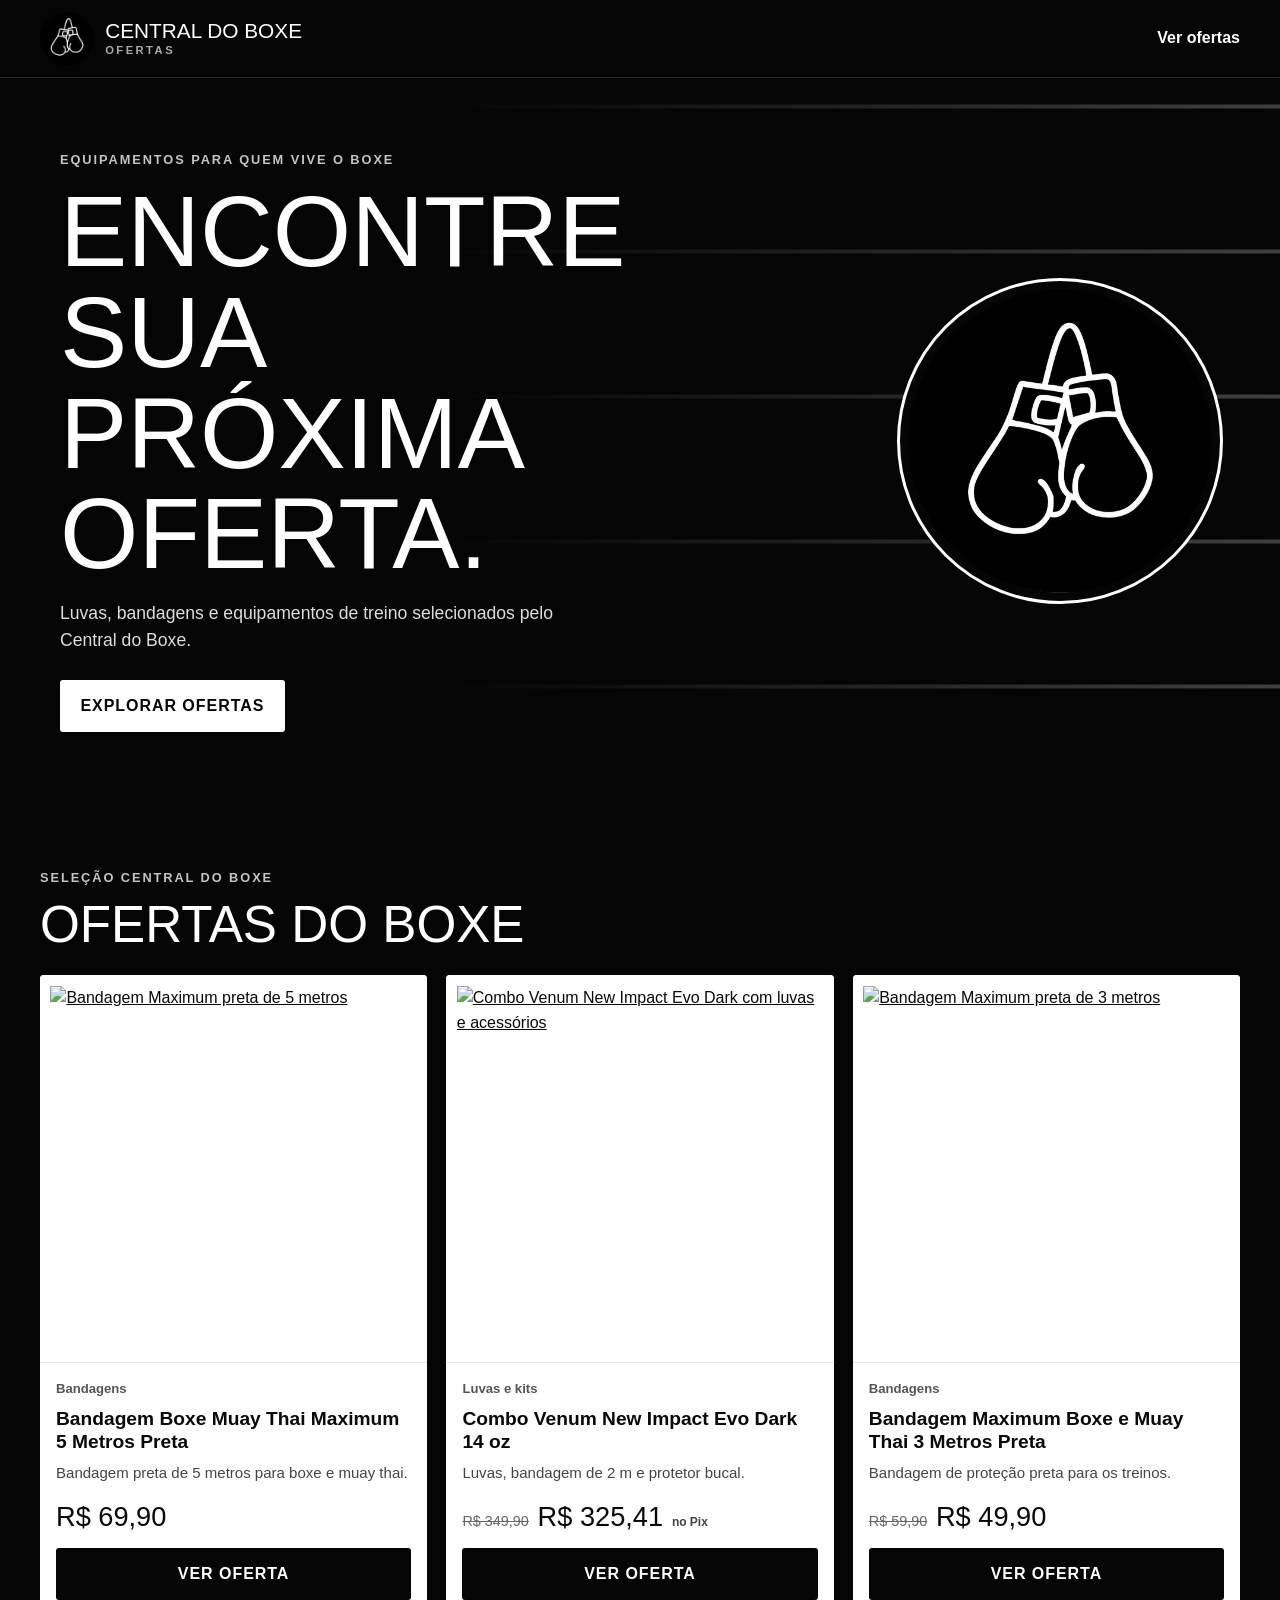
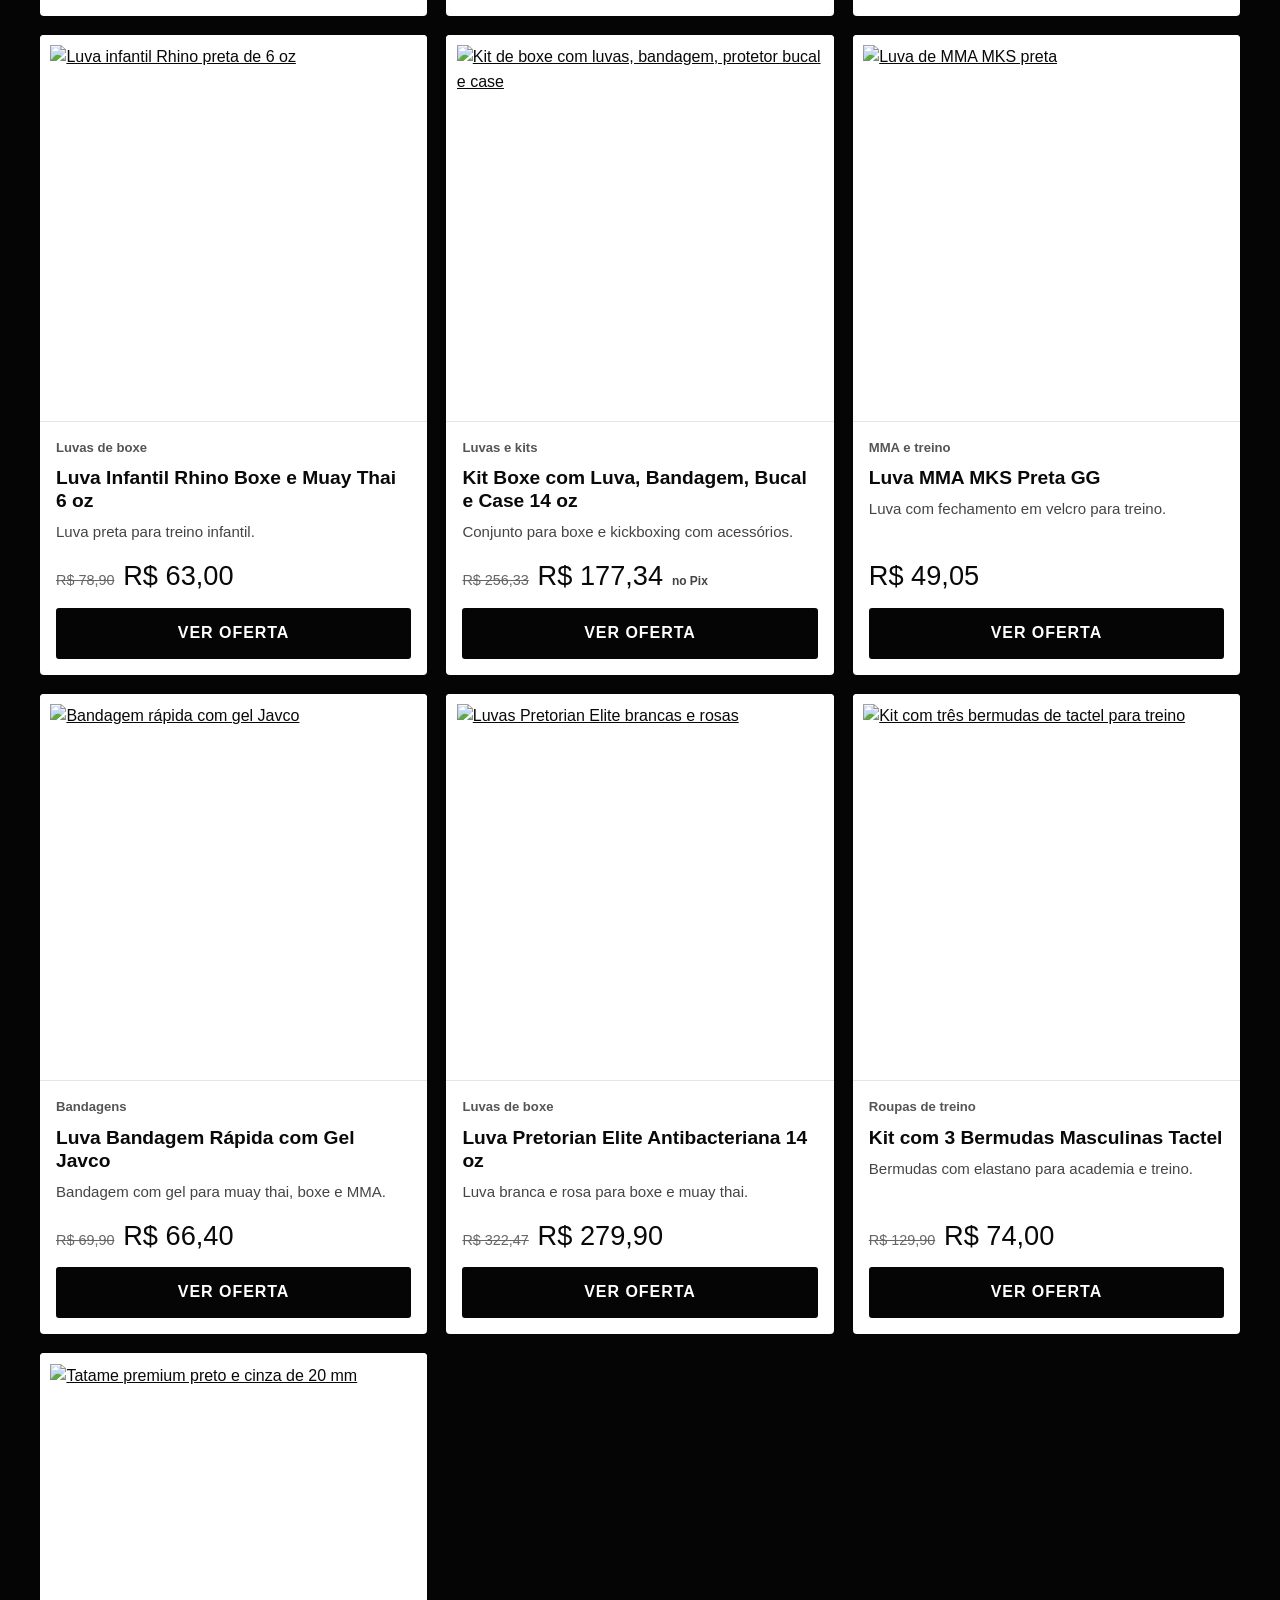
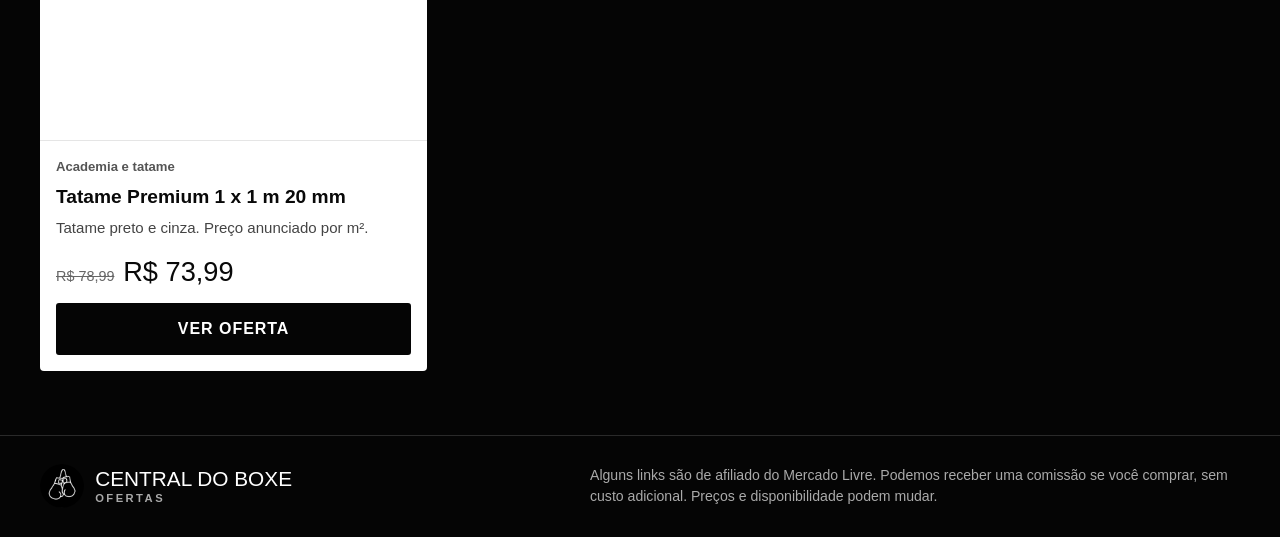
==== central-do-boxe-site/index.html @ 3274a3cd "Add files via upload" ====
<!doctype html>
<html lang="pt-BR">
<head>
  <meta charset="utf-8">
  <meta name="viewport" content="width=device-width, initial-scale=1">
  <meta name="theme-color" content="#000000">
  <meta name="description" content="Ofertas de luvas, bandagens e equipamentos de boxe selecionadas pelo Central do Boxe.">
  <title>Ofertas de Boxe | Central do Boxe</title>
  <link rel="icon" href="assets/logo-512.png" type="image/png">
  <link rel="stylesheet" href="styles.css">
</head>
<body>
  <header class="site-header">
    <a class="brand" href="#" aria-label="Central do Boxe — início">
      <img src="assets/logo-512.png" alt="" width="54" height="54">
      <span>Central do Boxe<small>Ofertas</small></span>
    </a>
    <nav class="header-nav" aria-label="Navegação principal">
      <a class="header-link" href="#ofertas">Ver ofertas</a>
    </nav>
  </header>

  <main>
    <section class="hero">
      <div class="hero-copy">
        <p class="eyebrow">Equipamentos para quem vive o boxe</p>
        <h1>Encontre sua próxima oferta.</h1>
        <p>Luvas, bandagens e equipamentos de treino selecionados pelo Central do Boxe.</p>
        <a class="button button-light" href="#ofertas">Explorar ofertas</a>
      </div>
      <img class="hero-mark" src="assets/logo-512.png" alt="" width="320" height="320">
    </section>

    <section class="offers" id="ofertas">
      <div class="section-heading">
        <p class="eyebrow">Seleção Central do Boxe</p>
        <h2>Ofertas do boxe</h2>
      </div>

      <div class="product-grid">
        <article class="product-card" id="bandagens">
          <a class="product-image" href="https://meli.la/2uF2D7C" target="_blank" rel="noopener noreferrer sponsored">
            <img src="https://http2.mlstatic.com/D_Q_NP_2X_810670-MLA100488646140_122025-V.webp" alt="Bandagem Maximum preta de 5 metros" loading="lazy">
          </a>
          <div class="product-info">
            <p class="category">Bandagens</p>
            <h3>Bandagem Boxe Muay Thai Maximum 5 Metros Preta</h3>
            <p class="description">Bandagem preta de 5 metros para boxe e muay thai.</p>
            <p class="price">R$ 69,90</p>
            <a class="button" href="https://meli.la/2uF2D7C" target="_blank" rel="noopener noreferrer sponsored">Ver oferta</a>
          </div>
        </article>

        <article class="product-card" id="kits">
          <a class="product-image" href="https://meli.la/2dhw813" target="_blank" rel="noopener noreferrer sponsored">
            <img src="https://http2.mlstatic.com/D_Q_NP_2X_765238-MLA99928495483_112025-V.webp" alt="Combo Venum New Impact Evo Dark com luvas e acessórios" loading="lazy">
          </a>
          <div class="product-info">
            <p class="category">Luvas e kits</p>
            <h3>Combo Venum New Impact Evo Dark 14 oz</h3>
            <p class="description">Luvas, bandagem de 2 m e protetor bucal.</p>
            <p class="price"><del>R$ 349,90</del> R$ 325,41 <span>no Pix</span></p>
            <a class="button" href="https://meli.la/2dhw813" target="_blank" rel="noopener noreferrer sponsored">Ver oferta</a>
          </div>
        </article>

        <article class="product-card">
          <a class="product-image" href="https://meli.la/25qMAbh" target="_blank" rel="noopener noreferrer sponsored">
            <img src="https://http2.mlstatic.com/D_Q_NP_2X_734364-MLB105315014354_012026-V.webp" alt="Bandagem Maximum preta de 3 metros" loading="lazy">
          </a>
          <div class="product-info">
            <p class="category">Bandagens</p>
            <h3>Bandagem Maximum Boxe e Muay Thai 3 Metros Preta</h3>
            <p class="description">Bandagem de proteção preta para os treinos.</p>
            <p class="price"><del>R$ 59,90</del> R$ 49,90</p>
            <a class="button" href="https://meli.la/25qMAbh" target="_blank" rel="noopener noreferrer sponsored">Ver oferta</a>
          </div>
        </article>

        <article class="product-card" id="luvas">
          <a class="product-image" href="https://meli.la/1p1fqG8" target="_blank" rel="noopener noreferrer sponsored">
            <img src="https://http2.mlstatic.com/D_Q_NP_2X_709015-MLA92135238078_092025-V.webp" alt="Luva infantil Rhino preta de 6 oz" loading="lazy">
          </a>
          <div class="product-info">
            <p class="category">Luvas de boxe</p>
            <h3>Luva Infantil Rhino Boxe e Muay Thai 6 oz</h3>
            <p class="description">Luva preta para treino infantil.</p>
            <p class="price"><del>R$ 78,90</del> R$ 63,00</p>
            <a class="button" href="https://meli.la/1p1fqG8" target="_blank" rel="noopener noreferrer sponsored">Ver oferta</a>
          </div>
        </article>

        <article class="product-card">
          <a class="product-image" href="https://meli.la/2qKWoSg" target="_blank" rel="noopener noreferrer sponsored">
            <img src="https://http2.mlstatic.com/D_Q_NP_2X_858452-MLA105797373137_012026-V.webp" alt="Kit de boxe com luvas, bandagem, protetor bucal e case" loading="lazy">
          </a>
          <div class="product-info">
            <p class="category">Luvas e kits</p>
            <h3>Kit Boxe com Luva, Bandagem, Bucal e Case 14 oz</h3>
            <p class="description">Conjunto para boxe e kickboxing com acessórios.</p>
            <p class="price"><del>R$ 256,33</del> R$ 177,34 <span>no Pix</span></p>
            <a class="button" href="https://meli.la/2qKWoSg" target="_blank" rel="noopener noreferrer sponsored">Ver oferta</a>
          </div>
        </article>

        <article class="product-card" id="mma">
          <a class="product-image" href="https://meli.la/1ZYH95o" target="_blank" rel="noopener noreferrer sponsored">
            <img src="https://http2.mlstatic.com/D_Q_NP_2X_876242-MLA99389795232_112025-V.webp" alt="Luva de MMA MKS preta" loading="lazy">
          </a>
          <div class="product-info">
            <p class="category">MMA e treino</p>
            <h3>Luva MMA MKS Preta GG</h3>
            <p class="description">Luva com fechamento em velcro para treino.</p>
            <p class="price">R$ 49,05</p>
            <a class="button" href="https://meli.la/1ZYH95o" target="_blank" rel="noopener noreferrer sponsored">Ver oferta</a>
          </div>
        </article>

        <article class="product-card">
          <a class="product-image" href="https://meli.la/2qs3KzN" target="_blank" rel="noopener noreferrer sponsored">
            <img src="https://http2.mlstatic.com/D_Q_NP_2X_793789-MLB107996001314_032026-V-luva-bandagem-rapida-com-gel-javco-muaythai-boxe-mma.webp" alt="Bandagem rápida com gel Javco" loading="lazy">
          </a>
          <div class="product-info">
            <p class="category">Bandagens</p>
            <h3>Luva Bandagem Rápida com Gel Javco</h3>
            <p class="description">Bandagem com gel para muay thai, boxe e MMA.</p>
            <p class="price"><del>R$ 69,90</del> R$ 66,40</p>
            <a class="button" href="https://meli.la/2qs3KzN" target="_blank" rel="noopener noreferrer sponsored">Ver oferta</a>
          </div>
        </article>

        <article class="product-card">
          <a class="product-image" href="https://meli.la/2G8Bnts" target="_blank" rel="noopener noreferrer sponsored">
            <img src="https://http2.mlstatic.com/D_Q_NP_2X_812802-MLA104683193903_012026-V.webp" alt="Luvas Pretorian Elite brancas e rosas" loading="lazy">
          </a>
          <div class="product-info">
            <p class="category">Luvas de boxe</p>
            <h3>Luva Pretorian Elite Antibacteriana 14 oz</h3>
            <p class="description">Luva branca e rosa para boxe e muay thai.</p>
            <p class="price"><del>R$ 322,47</del> R$ 279,90</p>
            <a class="button" href="https://meli.la/2G8Bnts" target="_blank" rel="noopener noreferrer sponsored">Ver oferta</a>
          </div>
        </article>

        <article class="product-card" id="roupas">
          <a class="product-image" href="https://meli.la/33Wm85j" target="_blank" rel="noopener noreferrer sponsored">
            <img src="https://http2.mlstatic.com/D_Q_NP_2X_713651-MLB111248297628_052026-V.webp" alt="Kit com três bermudas de tactel para treino" loading="lazy">
          </a>
          <div class="product-info">
            <p class="category">Roupas de treino</p>
            <h3>Kit com 3 Bermudas Masculinas Tactel</h3>
            <p class="description">Bermudas com elastano para academia e treino.</p>
            <p class="price"><del>R$ 129,90</del> R$ 74,00</p>
            <a class="button" href="https://meli.la/33Wm85j" target="_blank" rel="noopener noreferrer sponsored">Ver oferta</a>
          </div>
        </article>

        <article class="product-card" id="academia">
          <a class="product-image" href="https://meli.la/2raeRx6" target="_blank" rel="noopener noreferrer sponsored">
            <img src="https://http2.mlstatic.com/D_Q_NP_2X_961063-MLB91208197358_092025-V.webp" alt="Tatame premium preto e cinza de 20 mm" loading="lazy">
          </a>
          <div class="product-info">
            <p class="category">Academia e tatame</p>
            <h3>Tatame Premium 1 x 1 m 20 mm</h3>
            <p class="description">Tatame preto e cinza. Preço anunciado por m².</p>
            <p class="price"><del>R$ 78,99</del> R$ 73,99</p>
            <a class="button" href="https://meli.la/2raeRx6" target="_blank" rel="noopener noreferrer sponsored">Ver oferta</a>
          </div>
        </article>
      </div>
    </section>
  </main>

  <footer class="site-footer">
    <a class="brand" href="#" aria-label="Voltar ao início">
      <img src="assets/logo-512.png" alt="" width="44" height="44">
      <span>Central do Boxe<small>Ofertas</small></span>
    </a>
    <p>Alguns links são de afiliado do Mercado Livre. Podemos receber uma comissão se você comprar, sem custo adicional. Preços e disponibilidade podem mudar.</p>
  </footer>
</body>
</html>
---- central-do-boxe-site/styles.css ----
:root {
  color-scheme: dark;
  --black: #050505;
  --white: #fff;
  --muted: #aaa;
  --line: #2a2a2a;
  --red: #d90000;
  --display: Impact, "Arial Narrow", sans-serif;
  --body: Arial, Helvetica, sans-serif;
}

* { box-sizing: border-box; }
html { scroll-behavior: smooth; }
body { margin: 0; background: var(--black); color: var(--white); font: 16px/1.55 var(--body); }
a { color: inherit; }
img { display: block; max-width: 100%; }

.site-header {
  position: sticky;
  z-index: 5;
  top: 0;
  display: flex;
  align-items: center;
  justify-content: space-between;
  gap: 1rem;
  min-height: 78px;
  padding: .7rem max(1.25rem, calc((100vw - 1200px) / 2));
  background: #050505;
  border-bottom: 1px solid var(--line);
}
.brand { display: inline-flex; align-items: center; gap: .7rem; text-decoration: none; }
.brand img { border-radius: 50%; }
.brand span { font: 1.3rem/1 var(--display); text-transform: uppercase; }
.brand small { display: block; margin-top: .2rem; color: var(--muted); font: 600 .7rem/1 var(--body); letter-spacing: .22em; }
.header-link { font-weight: 700; text-decoration: none; }
.header-link:hover { text-decoration: underline; text-underline-offset: .3em; }
.header-nav { display: flex; align-items: center; gap: 1.3rem; }
.header-nav a { font-weight: 700; text-decoration: none; }
.header-nav a:hover { text-decoration: underline; text-underline-offset: .3em; }

.hero {
  position: relative;
  display: flex;
  align-items: center;
  justify-content: space-between;
  gap: 2rem;
  min-height: 480px;
  padding: 4.5rem max(1.25rem, calc((100vw - 1160px) / 2));
  overflow: hidden;
  background: linear-gradient(90deg, #050505 35%, rgb(5 5 5 / 75%)), repeating-linear-gradient(0deg, transparent 0 115px, #eee 116px 119px, transparent 120px 145px);
}
.hero-copy { position: relative; z-index: 1; max-width: 680px; }
.eyebrow { margin: 0 0 .7rem; color: #c4c4c4; font-size: .8rem; font-weight: 700; letter-spacing: .15em; text-transform: uppercase; }
h1, h2 { margin: 0; font-family: var(--display); font-weight: 400; line-height: 1; text-transform: uppercase; }
h1 { max-width: 700px; font-size: clamp(3rem, 8vw, 6.3rem); }
.hero-copy > p:not(.eyebrow) { max-width: 540px; margin: 1rem 0 1.6rem; color: #ddd; font-size: 1.1rem; }
.hero-mark { width: min(27vw, 320px); border: 8px solid var(--black); border-radius: 50%; outline: 3px solid var(--white); }

.button {
  display: inline-flex;
  align-items: center;
  justify-content: center;
  min-height: 48px;
  padding: .7rem 1.15rem;
  border: 2px solid var(--black);
  border-radius: 3px;
  background: var(--black);
  color: var(--white);
  font-weight: 700;
  letter-spacing: .06em;
  text-align: center;
  text-decoration: none;
  text-transform: uppercase;
}
.button:hover { background: var(--white); color: var(--black); }
.button-light { border-color: var(--white); background: var(--white); color: var(--black); }
.button-light:hover { background: transparent; color: var(--white); }

.offers { width: min(100% - 2.5rem, 1200px); margin: 0 auto; padding: 4rem 0; }
.section-heading { margin-bottom: 1.6rem; }
h2 { font-size: clamp(2rem, 5vw, 3.2rem); }
.product-grid { display: grid; grid-template-columns: repeat(3, minmax(0, 1fr)); gap: 1.2rem; }
.product-card { display: flex; min-width: 0; flex-direction: column; overflow: hidden; border-radius: 4px; background: var(--white); color: #090909; scroll-margin-top: 95px; }
.product-image { display: grid; aspect-ratio: 1 / 1; place-items: center; overflow: hidden; border-bottom: 1px solid #e5e5e5; background: var(--white); }
.product-image img { width: 100%; height: 100%; padding: .65rem; object-fit: contain; transition: transform .2s ease; }
.product-image:hover img { transform: scale(1.04); }
.product-info { display: flex; flex: 1; flex-direction: column; align-items: flex-start; gap: .5rem; padding: 1rem; }
.category { margin: 0; color: #555; font-size: .82rem; font-weight: 700; }
h3 { margin: 0; font-size: 1.2rem; line-height: 1.2; }
.description { margin: 0; color: #444; font-size: .94rem; }
.price { display: flex; flex-wrap: wrap; align-items: baseline; gap: .35rem .55rem; margin: auto 0 0; padding-top: .55rem; font: 1.7rem/1.15 var(--display); }
.price del { color: #666; font: .9rem var(--body); }
.price span { color: #444; font: 600 .75rem var(--body); }
.product-info .button { width: 100%; margin-top: .5rem; }

.site-footer {
  display: flex;
  align-items: center;
  justify-content: space-between;
  gap: 2rem;
  padding: 1.8rem max(1.25rem, calc((100vw - 1200px) / 2));
  border-top: 1px solid var(--line);
}
.site-footer > p { max-width: 650px; margin: 0; color: var(--muted); font-size: .88rem; }

:focus-visible { outline: 3px solid var(--red); outline-offset: 3px; }
@media (max-width: 850px) {
  .product-grid { grid-template-columns: repeat(2, minmax(0, 1fr)); gap: .8rem; }
  .hero { min-height: 400px; }
  .hero-mark { width: min(25vw, 220px); }
}
@media (max-width: 560px) {
  .site-header { min-height: 66px; padding: .55rem 1rem; }
  .brand img { width: 44px; height: 44px; }
  .brand span { font-size: 1.05rem; }
  .header-nav { gap: .8rem; }
  .header-nav a { font-size: .82rem; }
  .hero { min-height: auto; padding: 4rem 1.25rem; background: repeating-linear-gradient(0deg, transparent 0 95px, #eee 96px 98px, transparent 99px 125px); }
  .hero-mark { display: none; }
  h1 { font-size: clamp(3rem, 14vw, 5rem); }
  .offers { width: min(100% - 1.5rem, 1200px); padding: 2.5rem 0; }
  .product-grid { gap: .65rem; }
  .product-info { gap: .4rem; padding: .7rem; }
  h3 { font-size: 1rem; }
  .description { font-size: .84rem; }
  .price { font-size: 1.4rem; }
  .product-info .button { min-height: 42px; padding: .5rem; font-size: .8rem; }
  .site-footer { align-items: flex-start; flex-direction: column; gap: 1rem; padding: 1.4rem 1rem; }
}

@media (prefers-reduced-motion: reduce) {
  html { scroll-behavior: auto; }
  *, *::before, *::after { transition-duration: .01ms !important; }
}
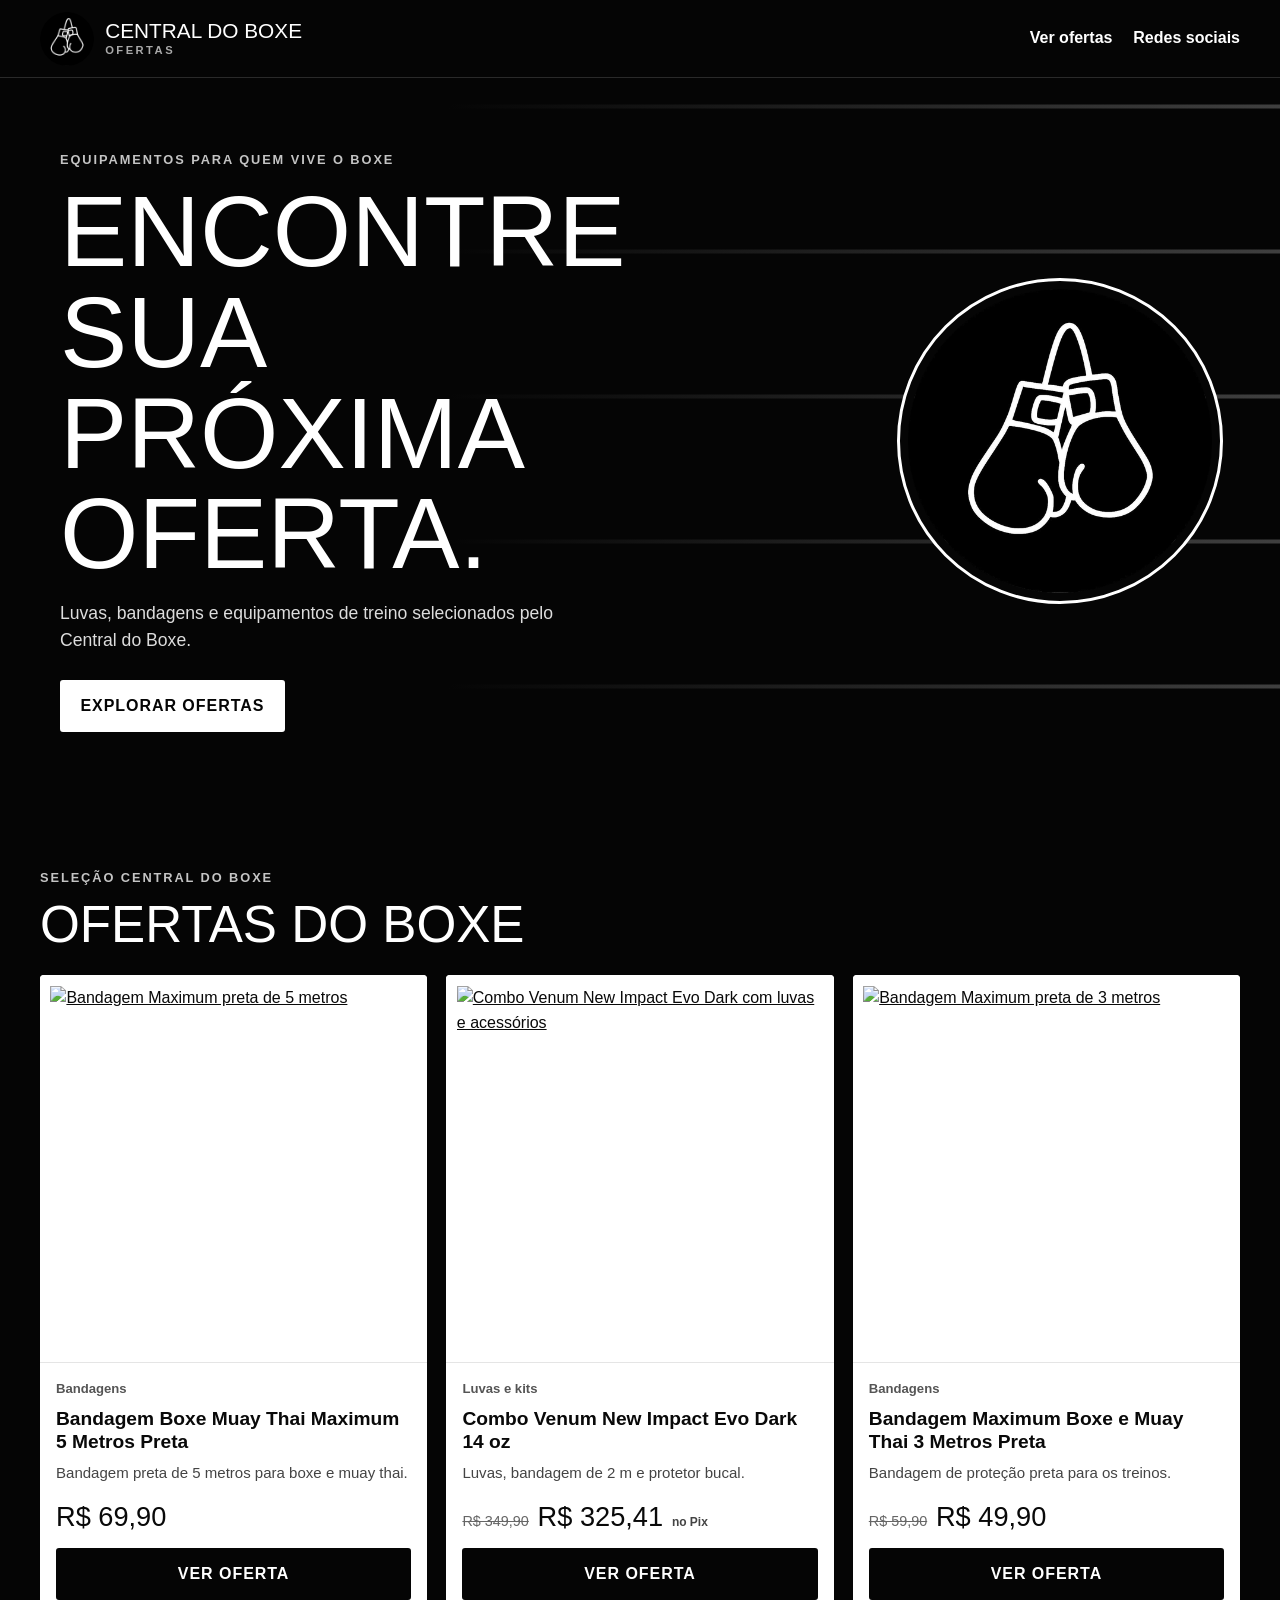
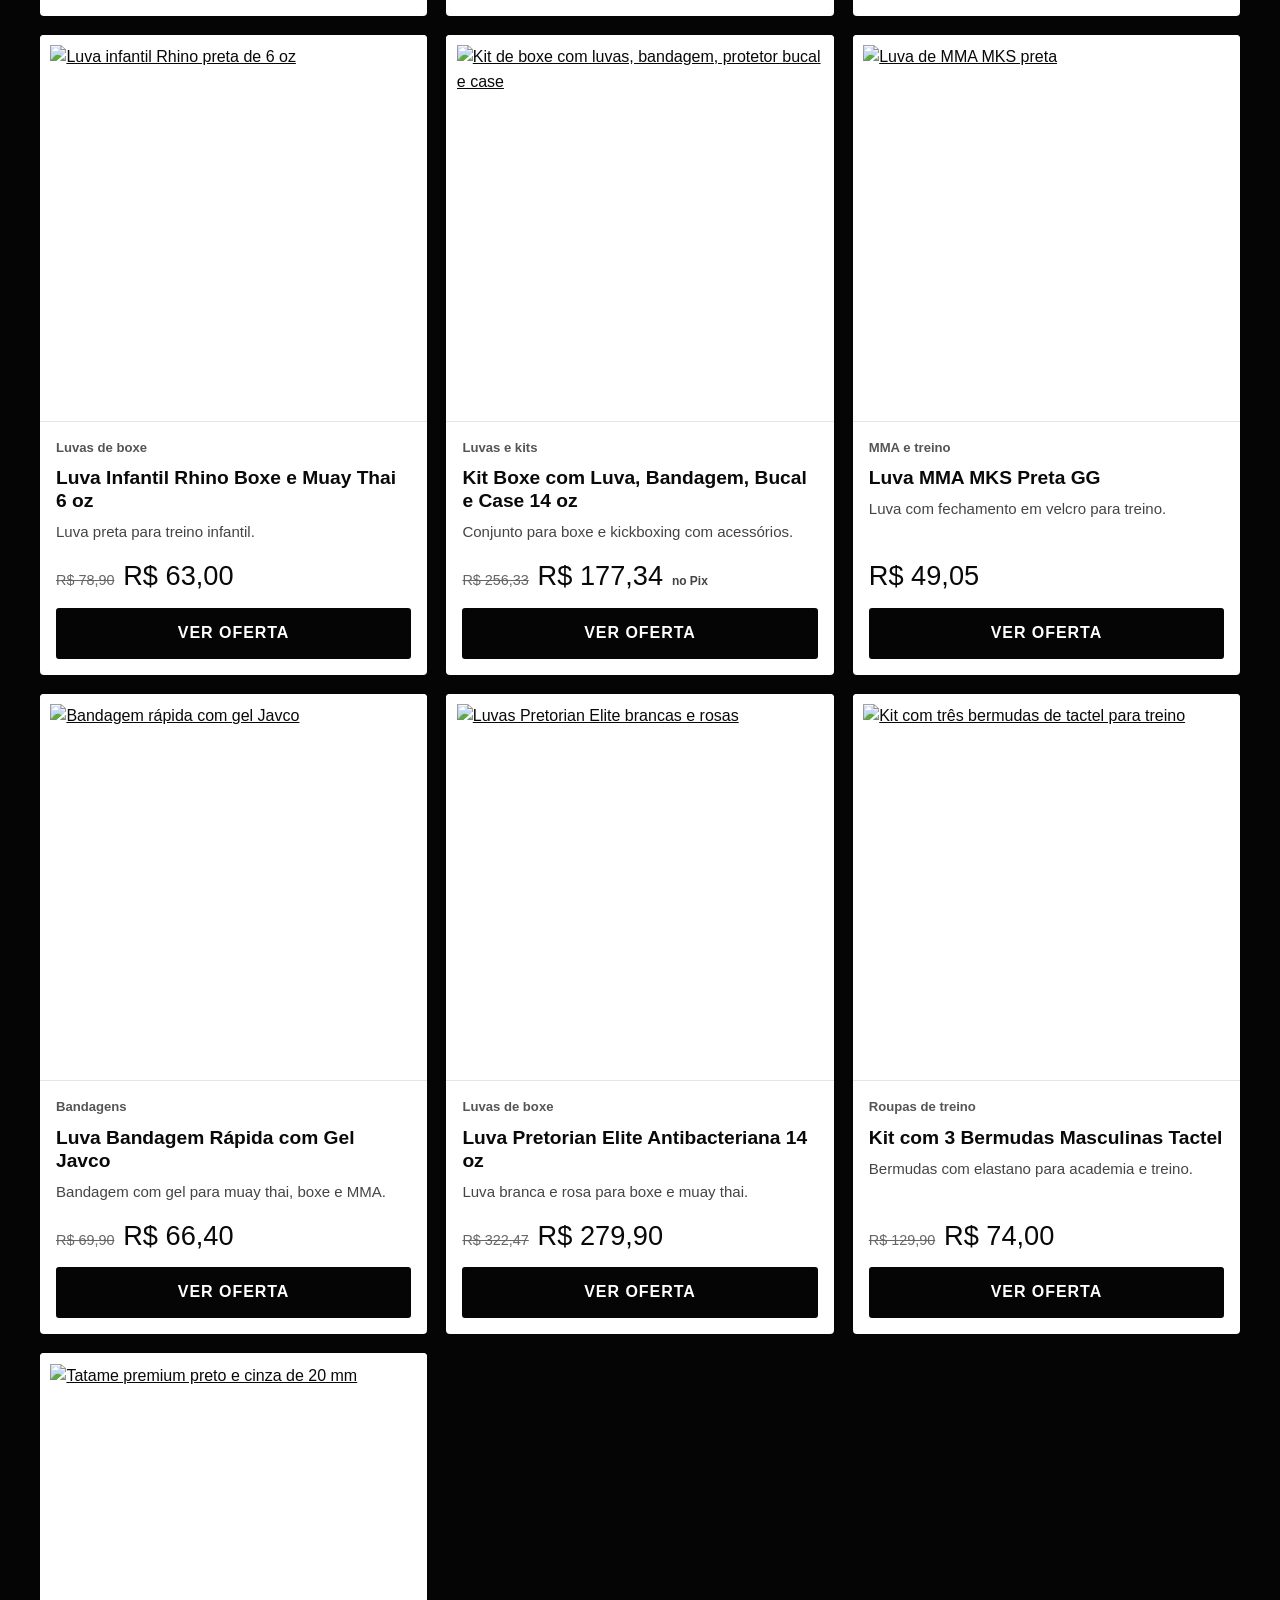
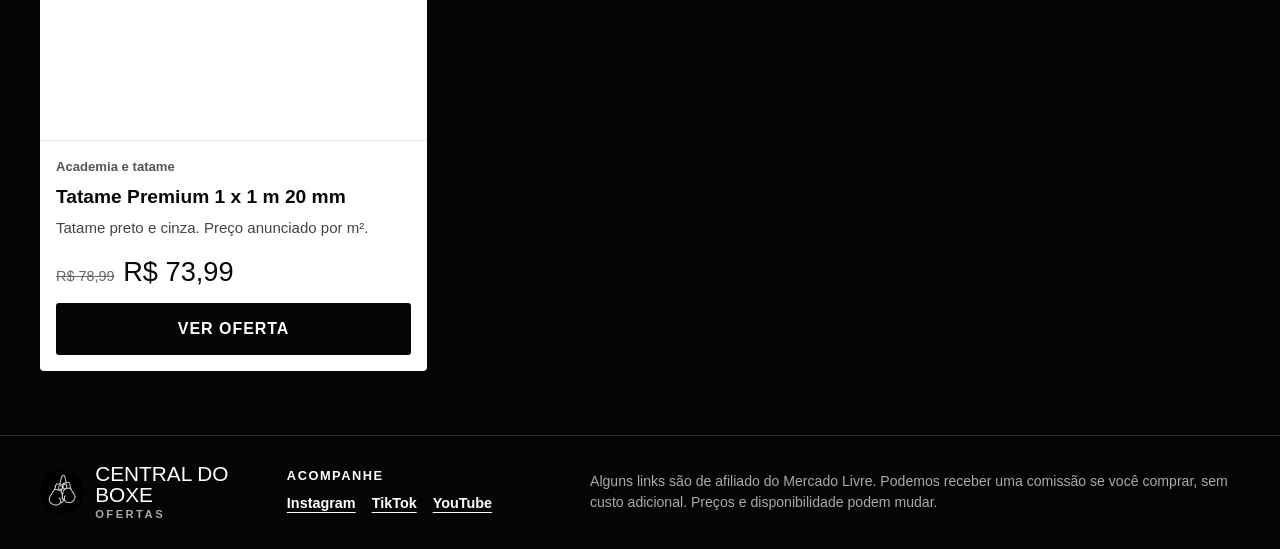
==== commit b58450ea: "Integra atualização do site e preserva licença Co-authored-by: Copilot <223556219+Copilot@users.nore" ====
--- a/central-do-boxe-site/index.html
+++ b/central-do-boxe-site/index.html
@@ -17,6 +17,7 @@
     </a>
     <nav class="header-nav" aria-label="Navegação principal">
       <a class="header-link" href="#ofertas">Ver ofertas</a>
+      <a class="header-link" href="#redes-sociais">Redes sociais</a>
     </nav>
   </header>
 
@@ -176,6 +177,12 @@
       <img src="assets/logo-512.png" alt="" width="44" height="44">
       <span>Central do Boxe<small>Ofertas</small></span>
     </a>
+    <nav class="social-links" id="redes-sociais" aria-label="Redes sociais do Central do Boxe">
+      <h2>Acompanhe</h2>
+      <a href="https://www.instagram.com/central.do.boxe/?hl=pt-br" target="_blank" rel="noopener noreferrer">Instagram</a>
+      <a href="https://www.tiktok.com/@central.do.boxe" target="_blank" rel="noopener noreferrer">TikTok</a>
+      <a href="https://www.youtube.com/@centraldoboxe" target="_blank" rel="noopener noreferrer">YouTube</a>
+    </nav>
     <p>Alguns links são de afiliado do Mercado Livre. Podemos receber uma comissão se você comprar, sem custo adicional. Preços e disponibilidade podem mudar.</p>
   </footer>
 </body>
--- a/central-do-boxe-site/styles.css
+++ b/central-do-boxe-site/styles.css
@@ -102,6 +102,10 @@
   border-top: 1px solid var(--line);
 }
 .site-footer > p { max-width: 650px; margin: 0; color: var(--muted); font-size: .88rem; }
+.social-links { display: flex; flex-wrap: wrap; align-items: center; gap: .55rem 1rem; }
+.social-links h2 { width: 100%; font: 700 .8rem/1 var(--body); letter-spacing: .12em; text-transform: uppercase; }
+.social-links a { font-size: .9rem; font-weight: 700; text-underline-offset: .25em; }
+.social-links a:hover { color: var(--muted); }
 
 :focus-visible { outline: 3px solid var(--red); outline-offset: 3px; }
 @media (max-width: 850px) {
